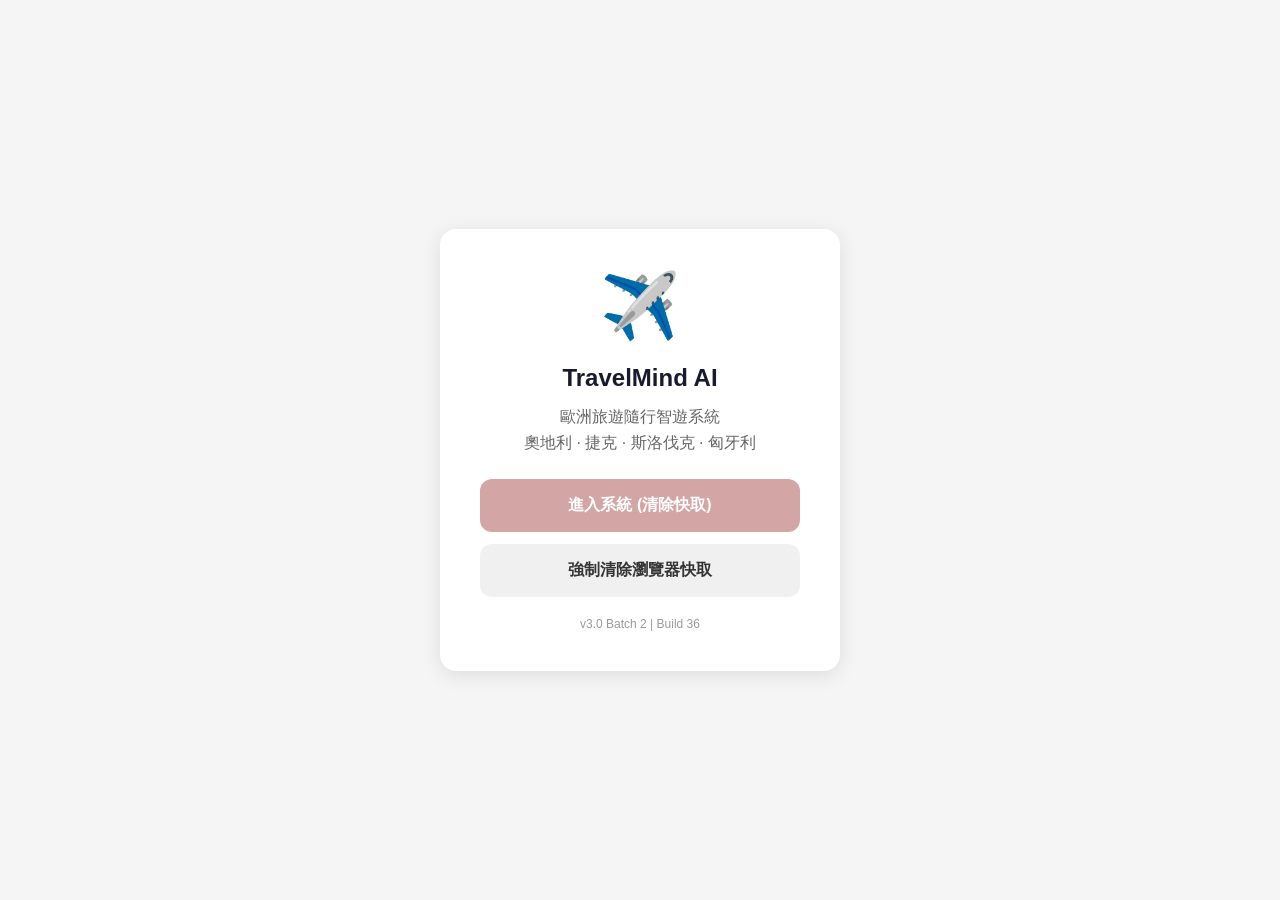
==== start.html @ 4b621615 "v36: Fix version header, add cache-busting, create start page" ====
<!DOCTYPE html>
<html lang="zh-TW">
<head>
    <meta charset="UTF-8">
    <meta name="viewport" content="width=device-width, initial-scale=1.0, maximum-scale=1.0, user-scalable=no">
    <meta name="theme-color" content="#ffffff">
    <title>TravelMind AI v3.0</title>
    <meta http-equiv="Cache-Control" content="no-cache, no-store, must-revalidate">
    <meta http-equiv="Pragma" content="no-cache">
    <meta http-equiv="Expires" content="0">
    <style>
        * { margin: 0; padding: 0; box-sizing: border-box; }
        body {
            font-family: -apple-system, BlinkMacSystemFont, 'Segoe UI', Roboto, sans-serif;
            background: #f5f5f5;
            display: flex;
            justify-content: center;
            align-items: center;
            min-height: 100vh;
            padding: 20px;
        }
        .container {
            background: white;
            border-radius: 16px;
            padding: 40px;
            text-align: center;
            max-width: 400px;
            width: 100%;
            box-shadow: 0 4px 20px rgba(0,0,0,0.1);
        }
        .icon { font-size: 64px; margin-bottom: 20px; }
        h1 { font-size: 24px; margin-bottom: 12px; color: #1a1a2e; }
        p { color: #666; margin-bottom: 24px; line-height: 1.6; }
        .btn {
            display: block;
            width: 100%;
            padding: 16px;
            background: #d4a5a5;
            color: white;
            border: none;
            border-radius: 12px;
            font-size: 16px;
            font-weight: 600;
            cursor: pointer;
            text-decoration: none;
            margin-bottom: 12px;
            transition: transform 0.2s;
        }
        .btn:active { transform: scale(0.95); }
        .btn-secondary {
            background: #f0f0f0;
            color: #333;
        }
        .version { font-size: 12px; color: #999; margin-top: 20px; }
    </style>
</head>
<body>
    <div class="container">
        <div class="icon">✈️</div>
        <h1>TravelMind AI</h1>
        <p>歐洲旅遊隨行智遊系統<br>奧地利 · 捷克 · 斯洛伐克 · 匈牙利</p>
        
        <a href="https://wugys.github.io/europe-travel-guide/index.html?v=36&nocache=1" class="btn" id="enter-btn">
            進入系統 (清除快取)
        </a>
        
        <button class="btn btn-secondary" onclick="clearCache()">
            強制清除瀏覽器快取
        </button>
        
        <div class="version">v3.0 Batch 2 | Build 36</div>
    </div>
    
    <script>
        function clearCache() {
            // 嘗試清除各種快取
            if ('caches' in window) {
                caches.keys().then(names => {
                    names.forEach(name => caches.delete(name));
                });
            }
            
            // 清除 localStorage
            localStorage.clear();
            
            // 清除 sessionStorage
            sessionStorage.clear();
            
            // 重新載入
            location.reload(true);
        }
        
        // 自動帶入 nocache 參數
        document.getElementById('enter-btn').addEventListener('click', function(e) {
            e.preventDefault();
            var url = this.href + '&t=' + Date.now();
            location.href = url;
        });
        
        // 註冊 Service Worker
        if ('serviceWorker' in navigator) {
            navigator.serviceWorker.register('sw.js').catch(() => {});
        }
    </script>
</body>
</html>
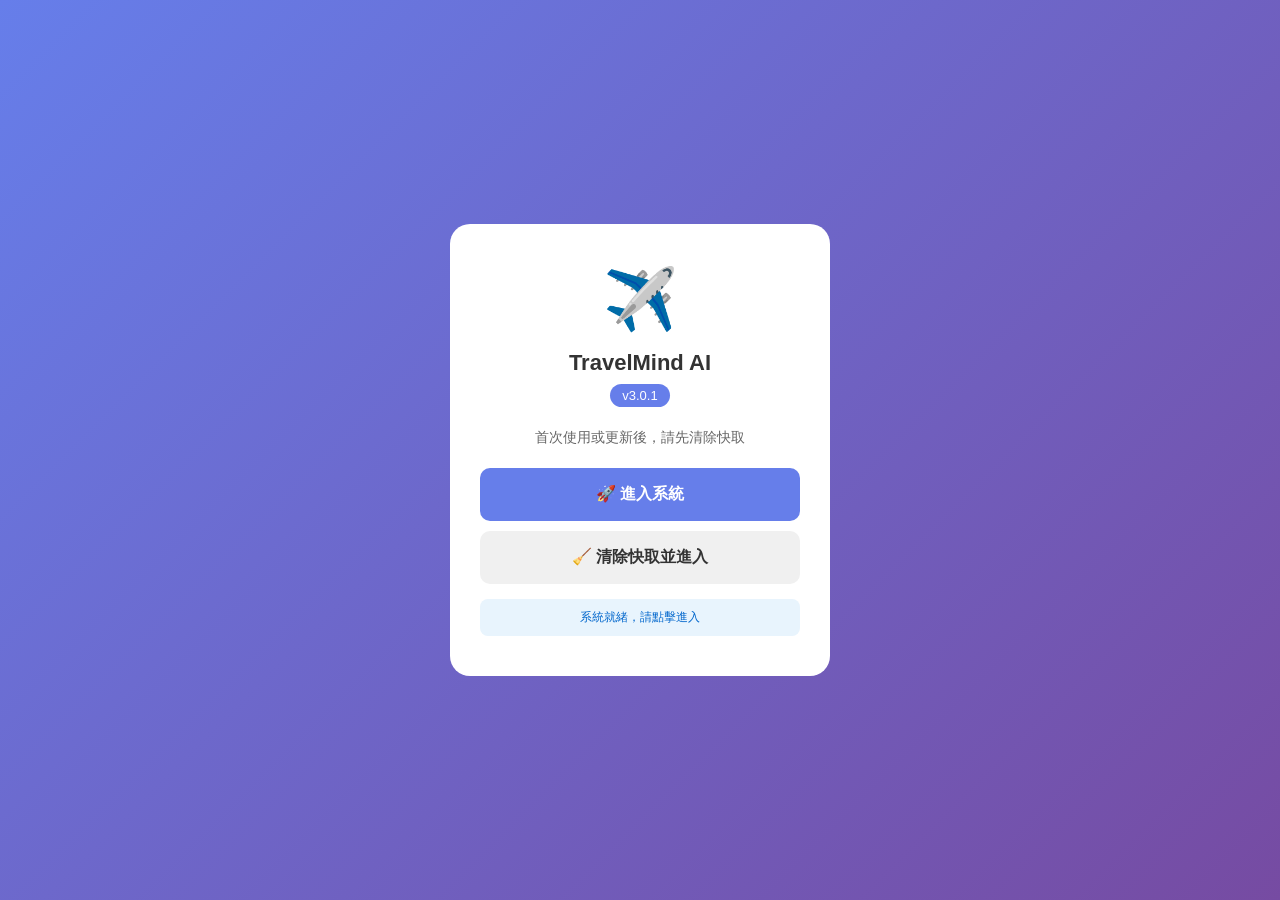
==== commit 221823c8: "v3.0.2: Fix emergency fallback, remove old version check, add start.html entry point" ====
--- a/start.html
+++ b/start.html
@@ -3,104 +3,123 @@
 <head>
     <meta charset="UTF-8">
     <meta name="viewport" content="width=device-width, initial-scale=1.0, maximum-scale=1.0, user-scalable=no">
-    <meta name="theme-color" content="#ffffff">
-    <title>TravelMind AI v3.0</title>
-    <meta http-equiv="Cache-Control" content="no-cache, no-store, must-revalidate">
-    <meta http-equiv="Pragma" content="no-cache">
-    <meta http-equiv="Expires" content="0">
+    <meta http-equiv="Cache-Control" content="no-cache">
+    <title>TravelMind AI - 系統入口</title>
     <style>
         * { margin: 0; padding: 0; box-sizing: border-box; }
         body {
-            font-family: -apple-system, BlinkMacSystemFont, 'Segoe UI', Roboto, sans-serif;
-            background: #f5f5f5;
+            font-family: -apple-system, BlinkMacSystemFont, sans-serif;
+            background: linear-gradient(135deg, #667eea 0%, #764ba2 100%);
+            min-height: 100vh;
             display: flex;
             justify-content: center;
             align-items: center;
-            min-height: 100vh;
             padding: 20px;
         }
-        .container {
+        .card {
             background: white;
-            border-radius: 16px;
-            padding: 40px;
+            border-radius: 20px;
+            padding: 40px 30px;
+            max-width: 380px;
+            width: 100%;
             text-align: center;
-            max-width: 400px;
-            width: 100%;
-            box-shadow: 0 4px 20px rgba(0,0,0,0.1);
         }
-        .icon { font-size: 64px; margin-bottom: 20px; }
-        h1 { font-size: 24px; margin-bottom: 12px; color: #1a1a2e; }
-        p { color: #666; margin-bottom: 24px; line-height: 1.6; }
+        .icon { font-size: 60px; margin-bottom: 15px; }
+        h1 { font-size: 22px; color: #333; margin-bottom: 8px; }
+        .version { 
+            background: #667eea; 
+            color: white; 
+            padding: 4px 12px; 
+            border-radius: 15px; 
+            font-size: 13px;
+            display: inline-block;
+            margin-bottom: 20px;
+        }
+        p { color: #666; margin-bottom: 20px; line-height: 1.5; font-size: 14px; }
         .btn {
             display: block;
             width: 100%;
             padding: 16px;
-            background: #d4a5a5;
+            background: #667eea;
             color: white;
             border: none;
-            border-radius: 12px;
+            border-radius: 10px;
             font-size: 16px;
             font-weight: 600;
             cursor: pointer;
             text-decoration: none;
-            margin-bottom: 12px;
-            transition: transform 0.2s;
+            margin-bottom: 10px;
         }
-        .btn:active { transform: scale(0.95); }
-        .btn-secondary {
-            background: #f0f0f0;
-            color: #333;
+        .btn:active { transform: scale(0.98); }
+        .btn-secondary { background: #f0f0f0; color: #333; }
+        .note { 
+            margin-top: 15px; 
+            padding: 10px; 
+            background: #e8f4fd; 
+            border-radius: 8px; 
+            font-size: 12px;
+            color: #0066cc;
         }
-        .version { font-size: 12px; color: #999; margin-top: 20px; }
     </style>
 </head>
 <body>
-    <div class="container">
+    <div class="card">
         <div class="icon">✈️</div>
         <h1>TravelMind AI</h1>
-        <p>歐洲旅遊隨行智遊系統<br>奧地利 · 捷克 · 斯洛伐克 · 匈牙利</p>
+        <div class="version">v3.0.1</div>
         
-        <a href="https://wugys.github.io/europe-travel-guide/index.html?v=36&nocache=1" class="btn" id="enter-btn">
-            進入系統 (清除快取)
+        <p>首次使用或更新後，請先清除快取</p>
+        
+        <a href="index.html?v=3.0.1" class="btn" id="enterBtn">
+            🚀 進入系統
         </a>
         
         <button class="btn btn-secondary" onclick="clearCache()">
-            強制清除瀏覽器快取
+            🧹 清除快取並進入
         </button>
         
-        <div class="version">v3.0 Batch 2 | Build 36</div>
+        <div class="note" id="status">
+            點擊「進入系統」開始使用
+        </div>
     </div>
     
     <script>
         function clearCache() {
-            // 嘗試清除各種快取
-            if ('caches' in window) {
-                caches.keys().then(names => {
-                    names.forEach(name => caches.delete(name));
+            var status = document.getElementById('status');
+            status.textContent = '清除中...';
+            
+            // Clear localStorage
+            try {
+                localStorage.clear();
+            } catch(e) {}
+            
+            // Clear sessionStorage
+            try {
+                sessionStorage.clear();
+            } catch(e) {}
+            
+            // Unregister Service Workers
+            if ('serviceWorker' in navigator) {
+                navigator.serviceWorker.getRegistrations().then(function(regs) {
+                    regs.forEach(function(reg) {
+                        reg.unregister();
+                    });
+                    // Redirect after clearing
+                    setTimeout(function() {
+                        window.location.href = 'index.html?v=3.0.1&fresh=1';
+                    }, 500);
+                }).catch(function() {
+                    // If fails, redirect anyway
+                    window.location.href = 'index.html?v=3.0.1&fresh=1';
                 });
+            } else {
+                // No SW support, just redirect
+                window.location.href = 'index.html?v=3.0.1&fresh=1';
             }
-            
-            // 清除 localStorage
-            localStorage.clear();
-            
-            // 清除 sessionStorage
-            sessionStorage.clear();
-            
-            // 重新載入
-            location.reload(true);
         }
         
-        // 自動帶入 nocache 參數
-        document.getElementById('enter-btn').addEventListener('click', function(e) {
-            e.preventDefault();
-            var url = this.href + '&t=' + Date.now();
-            location.href = url;
-        });
-        
-        // 註冊 Service Worker
-        if ('serviceWorker' in navigator) {
-            navigator.serviceWorker.register('sw.js').catch(() => {});
-        }
+        // Update status
+        document.getElementById('status').textContent = '系統就緒，請點擊進入';
     </script>
 </body>
 </html>
